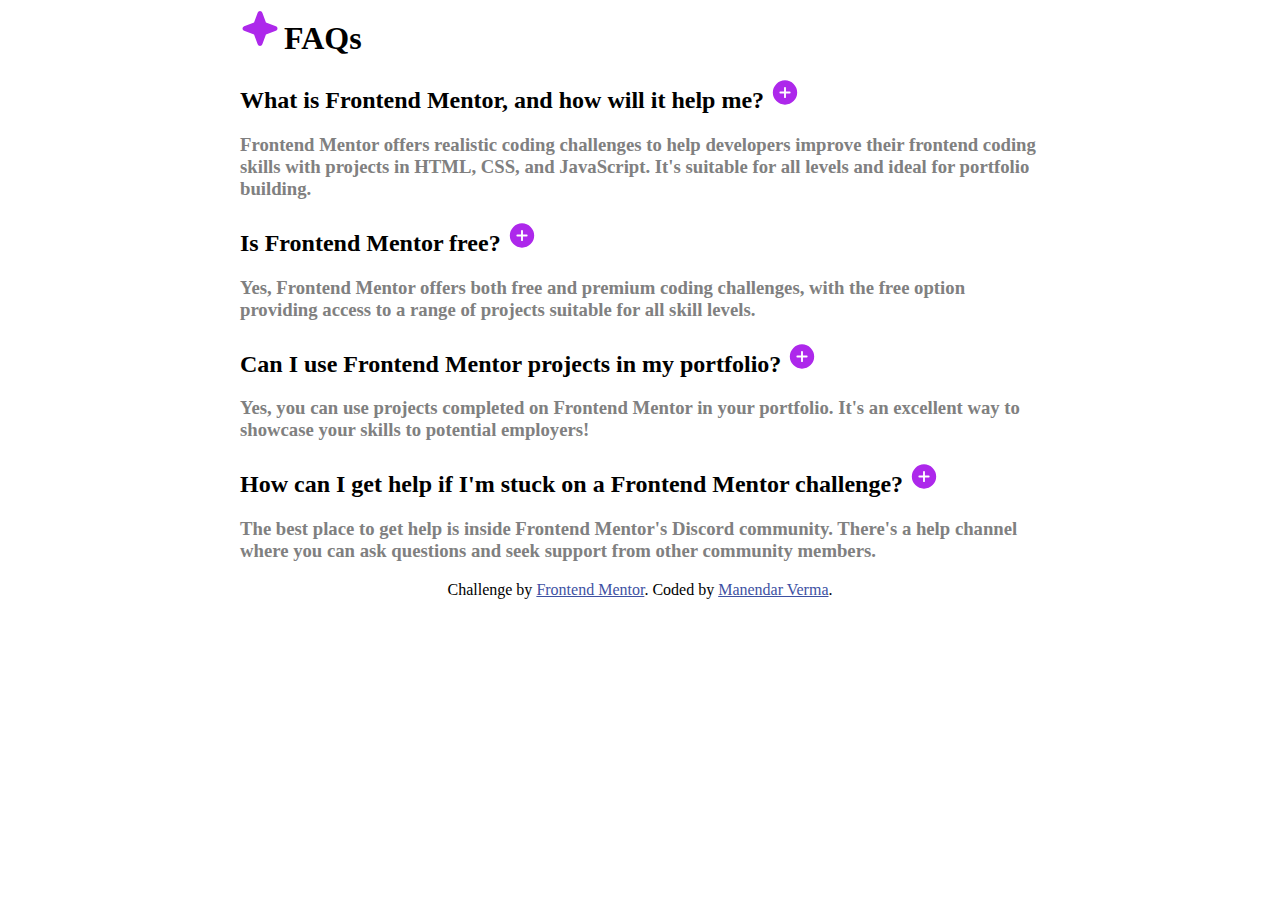
==== index.html @ 154b53ae "updating styles and html" ====
<!doctype html>
<html lang="en">
	<head>
		<meta charset="UTF-8" />
		<meta
			name="viewport"
			content="width=device-width, initial-scale=1.0" />
		<!-- displays site properly based on user's device -->

		<link
			rel="icon"
			type="image/png"
			sizes="32x32"
			href="./assets/images/favicon-32x32.png" />

		<link
			rel="stylesheet"
			href="./styles/style.css" />

		<!-- <script src="./JavaScript/script.js"></script> -->

		<title>Frontend Mentor | FAQ accordion</title>
	</head>
	<body>
		<div class="wrapper">
			<img
				src="./assets/images/icon-star.svg"
				alt="icon Star" />
			<span class="heroTitle">FAQs</span>
			<h2 class="mainText">
				What is Frontend Mentor, and how will it help me?
				<span class="pointerHero">
					<img
						src="./assets/images/icon-plus.svg"
						alt="" />
				</span>
			</h2>

			<h3 class="subText">
				Frontend Mentor offers realistic coding challenges to help developers
				improve their frontend coding skills with projects in HTML, CSS, and
				JavaScript. It's suitable for all levels and ideal for portfolio
				building.
			</h3>
			<h2>
				Is Frontend Mentor free?
				<span class="pointerHero">
					<img
						src="./assets/images/icon-plus.svg"
						alt="" />
				</span>
			</h2>
			<h3 class="subText">
				Yes, Frontend Mentor offers both free and premium coding challenges,
				with the free option providing access to a range of projects suitable
				for all skill levels.
			</h3>
			<h2>
				Can I use Frontend Mentor projects in my portfolio?
				<span class="pointerHero">
					<img
						src="./assets/images/icon-plus.svg"
						alt="" />
				</span>
			</h2>
			<h3 class="subText">
				Yes, you can use projects completed on Frontend Mentor in your
				portfolio. It's an excellent way to showcase your skills to potential
				employers!
			</h3>
			<h2>
				How can I get help if I'm stuck on a Frontend Mentor challenge?
				<span class="pointerHero">
					<img
						src="./assets/images/icon-plus.svg"
						alt="" />
				</span>
			</h2>
			<h3 class="subText">
				The best place to get help is inside Frontend Mentor's Discord
				community. There's a help channel where you can ask questions and seek
				support from other community members.
			</h3>
		</div>

		<div class="attribution">
			Challenge by
			<a
				href="https://www.frontendmentor.io?ref=challenge"
				target="_blank"
				>Frontend Mentor</a
			>. Coded by <a href="#">Manendar Verma</a>.
		</div>
	</body>
</html>
---- styles/style.css ----
body {
	.attribution {
		font-size: 16px;
		text-align: center;
	}
	.attribution a {
		color: hsl(228, 45%, 44%);
	}
}

.heroTitle {
	font-size: 2rem;
	font-weight: 700;
}

.pointerHero {
	cursor: pointer;
}

.wrapper {
	margin: 0 auto;
	width: 50em;
}

.subText {
	color: gray;
}
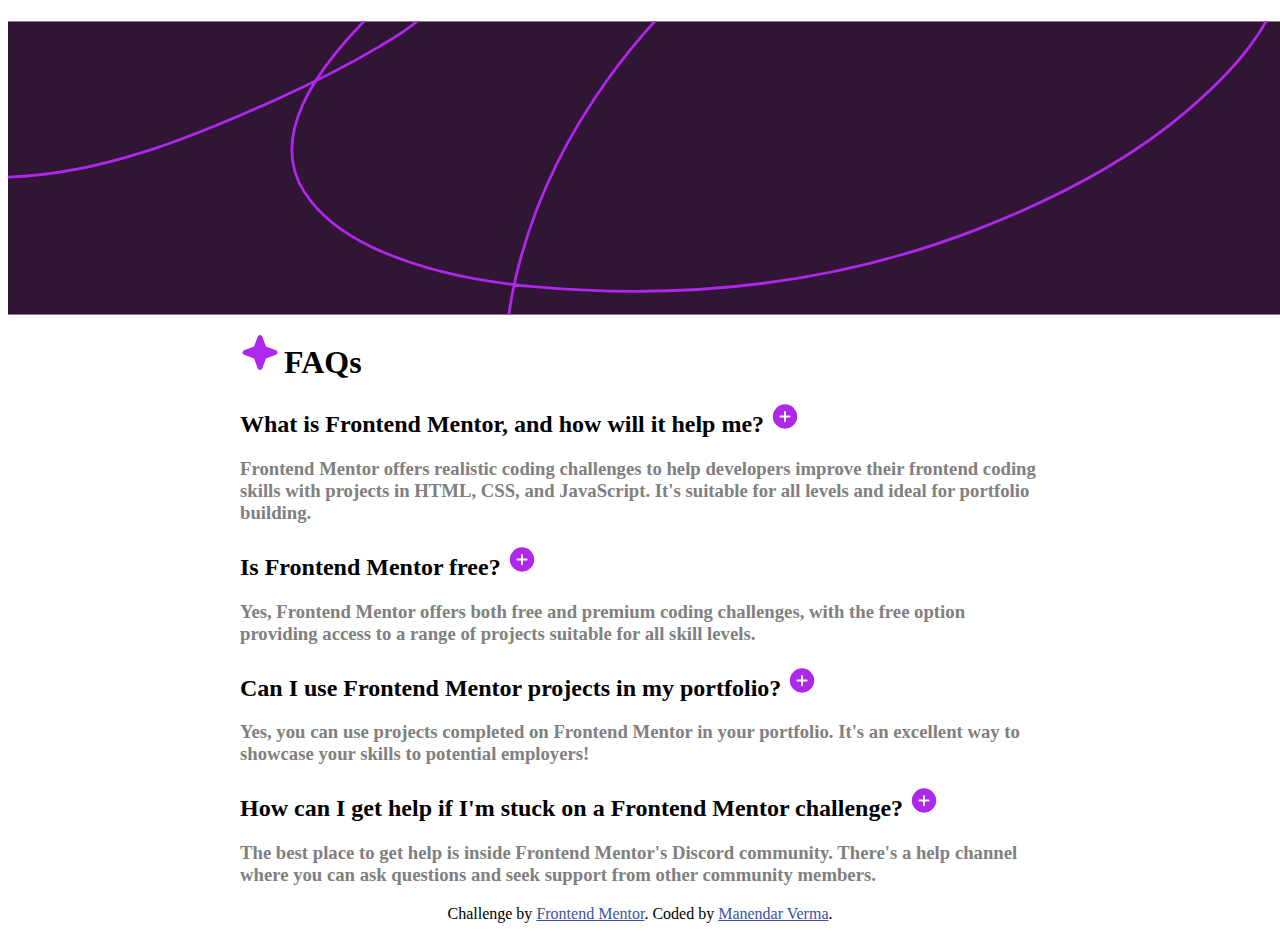
==== commit fb235793: "updating css file" ====
--- a/index.html
+++ b/index.html
@@ -22,6 +22,11 @@
 		<title>Frontend Mentor | FAQ accordion</title>
 	</head>
 	<body>
+		<div>
+			<img
+				src="./assets/images/background-pattern-desktop.svg"
+				alt="" />
+		</div>
 		<div class="wrapper">
 			<img
 				src="./assets/images/icon-star.svg"
--- a/styles/style.css
+++ b/styles/style.css
@@ -20,6 +20,8 @@
 .wrapper {
 	margin: 0 auto;
 	width: 50em;
+	border-radius: 2em;
+	z-index: -1;
 }
 
 .subText {
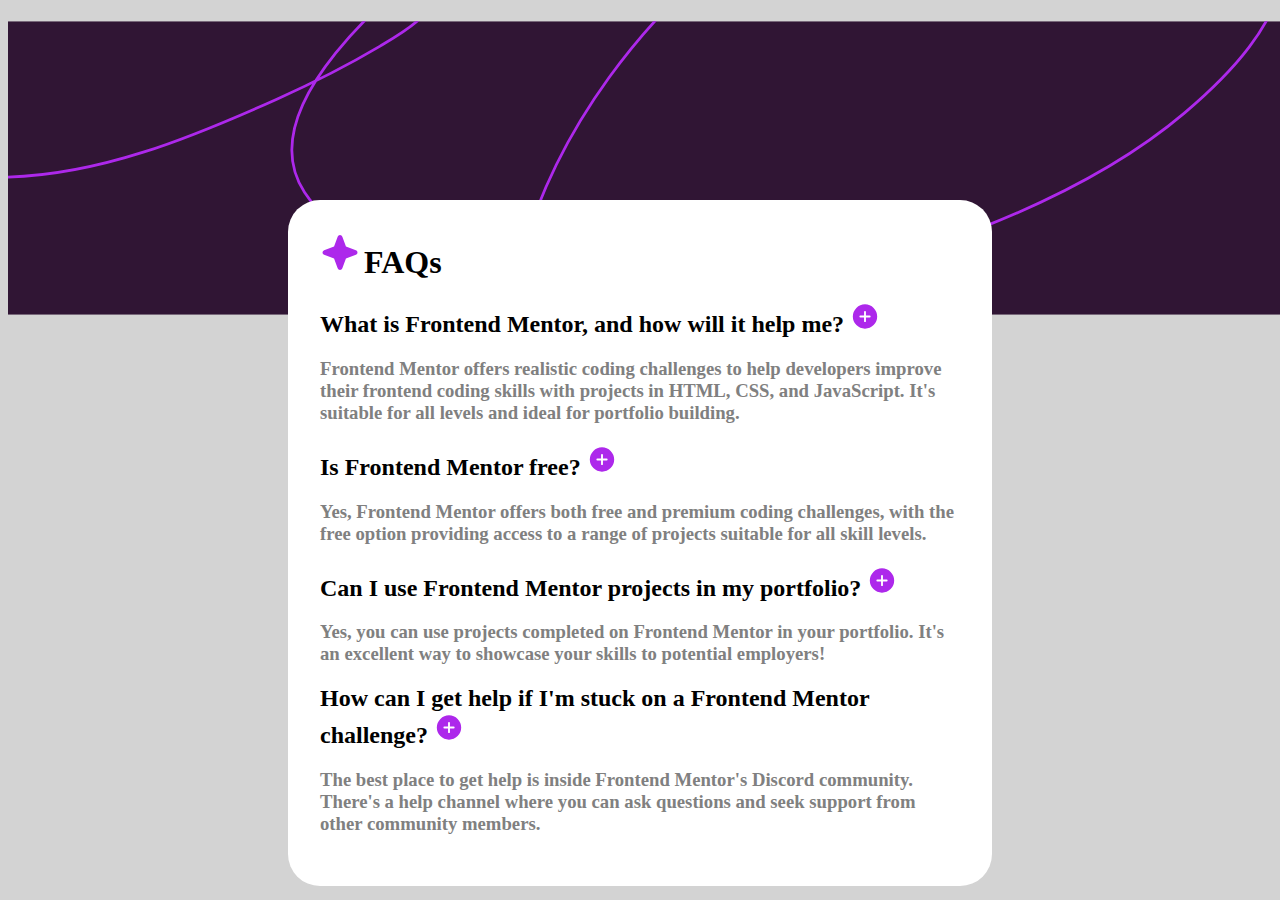
==== commit 1b2c3550: "updating styles and index files" ====
--- a/index.html
+++ b/index.html
@@ -22,70 +22,72 @@
 		<title>Frontend Mentor | FAQ accordion</title>
 	</head>
 	<body>
-		<div>
-			<img
-				src="./assets/images/background-pattern-desktop.svg"
-				alt="" />
-		</div>
-		<div class="wrapper">
-			<img
-				src="./assets/images/icon-star.svg"
-				alt="icon Star" />
-			<span class="heroTitle">FAQs</span>
-			<h2 class="mainText">
-				What is Frontend Mentor, and how will it help me?
-				<span class="pointerHero">
-					<img
-						src="./assets/images/icon-plus.svg"
-						alt="" />
-				</span>
-			</h2>
+		<div class="heroWrapper">
+			<div class="tipTop">
+				<img
+					src="./assets/images/background-pattern-desktop.svg"
+					alt="" />
+			</div>
+			<div class="wrapper">
+				<img
+					src="./assets/images/icon-star.svg"
+					alt="icon Star" />
+				<span class="heroTitle">FAQs</span>
+				<h2 class="mainText">
+					What is Frontend Mentor, and how will it help me?
+					<span class="pointerHero">
+						<img
+							src="./assets/images/icon-plus.svg"
+							alt="" />
+					</span>
+				</h2>
 
-			<h3 class="subText">
-				Frontend Mentor offers realistic coding challenges to help developers
-				improve their frontend coding skills with projects in HTML, CSS, and
-				JavaScript. It's suitable for all levels and ideal for portfolio
-				building.
-			</h3>
-			<h2>
-				Is Frontend Mentor free?
-				<span class="pointerHero">
-					<img
-						src="./assets/images/icon-plus.svg"
-						alt="" />
-				</span>
-			</h2>
-			<h3 class="subText">
-				Yes, Frontend Mentor offers both free and premium coding challenges,
-				with the free option providing access to a range of projects suitable
-				for all skill levels.
-			</h3>
-			<h2>
-				Can I use Frontend Mentor projects in my portfolio?
-				<span class="pointerHero">
-					<img
-						src="./assets/images/icon-plus.svg"
-						alt="" />
-				</span>
-			</h2>
-			<h3 class="subText">
-				Yes, you can use projects completed on Frontend Mentor in your
-				portfolio. It's an excellent way to showcase your skills to potential
-				employers!
-			</h3>
-			<h2>
-				How can I get help if I'm stuck on a Frontend Mentor challenge?
-				<span class="pointerHero">
-					<img
-						src="./assets/images/icon-plus.svg"
-						alt="" />
-				</span>
-			</h2>
-			<h3 class="subText">
-				The best place to get help is inside Frontend Mentor's Discord
-				community. There's a help channel where you can ask questions and seek
-				support from other community members.
-			</h3>
+				<h3 class="subText">
+					Frontend Mentor offers realistic coding challenges to help developers
+					improve their frontend coding skills with projects in HTML, CSS, and
+					JavaScript. It's suitable for all levels and ideal for portfolio
+					building.
+				</h3>
+				<h2>
+					Is Frontend Mentor free?
+					<span class="pointerHero">
+						<img
+							src="./assets/images/icon-plus.svg"
+							alt="" />
+					</span>
+				</h2>
+				<h3 class="subText">
+					Yes, Frontend Mentor offers both free and premium coding challenges,
+					with the free option providing access to a range of projects suitable
+					for all skill levels.
+				</h3>
+				<h2>
+					Can I use Frontend Mentor projects in my portfolio?
+					<span class="pointerHero">
+						<img
+							src="./assets/images/icon-plus.svg"
+							alt="" />
+					</span>
+				</h2>
+				<h3 class="subText">
+					Yes, you can use projects completed on Frontend Mentor in your
+					portfolio. It's an excellent way to showcase your skills to potential
+					employers!
+				</h3>
+				<h2>
+					How can I get help if I'm stuck on a Frontend Mentor challenge?
+					<span class="pointerHero">
+						<img
+							src="./assets/images/icon-plus.svg"
+							alt="" />
+					</span>
+				</h2>
+				<h3 class="subText">
+					The best place to get help is inside Frontend Mentor's Discord
+					community. There's a help channel where you can ask questions and seek
+					support from other community members.
+				</h3>
+			</div>
 		</div>
 
 		<div class="attribution">
--- a/styles/style.css
+++ b/styles/style.css
@@ -1,11 +1,13 @@
 body {
-	.attribution {
-		font-size: 16px;
-		text-align: center;
-	}
-	.attribution a {
-		color: hsl(228, 45%, 44%);
-	}
+	background-color: #d3d3d3;
+}
+
+.attribution {
+	font-size: 16px;
+	text-align: center;
+}
+.attribution a {
+	color: hsl(228, 45%, 44%);
 }
 
 .heroTitle {
@@ -17,11 +19,27 @@
 	cursor: pointer;
 }
 
+.tipTop img {
+	background-image: top;
+}
+/* .mainText {
+	font-size: 1.1em;
+} */
+
 .wrapper {
-	margin: 0 auto;
-	width: 50em;
+	margin-top: 12em;
+	width: 40em;
+	font-size: 1em;
+	align-self: center;
+	position: absolute;
+	padding: 2em;
+	background-color: #ffffff;
 	border-radius: 2em;
-	z-index: -1;
+}
+
+.heroWrapper {
+	display: flex;
+	flex-direction: column;
 }
 
 .subText {
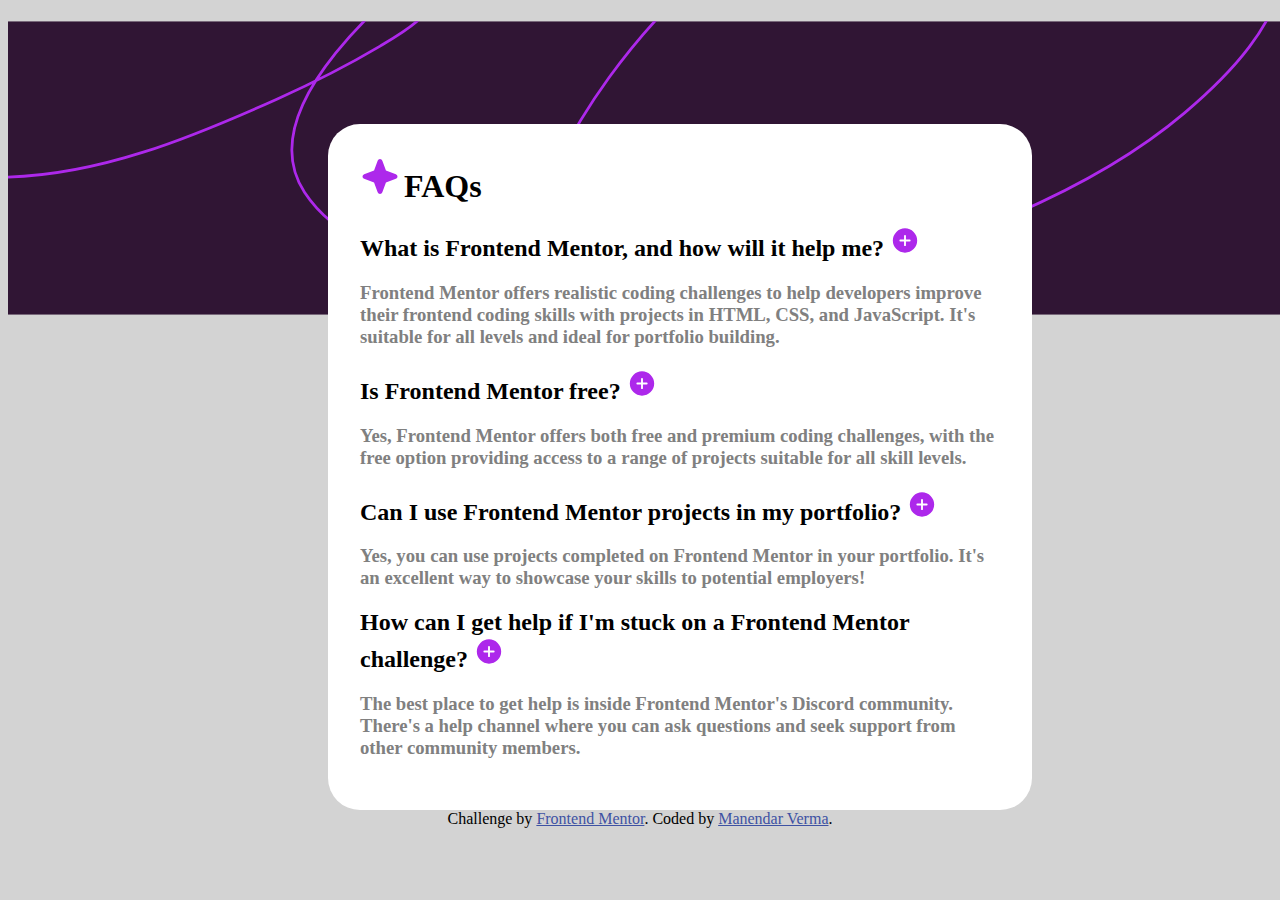
==== commit f6b4ded7: "adding test code, to help with writing js code test.html" ====
--- a/index.html
+++ b/index.html
@@ -17,7 +17,6 @@
 			rel="stylesheet"
 			href="./styles/style.css" />
 
-		<!-- <script src="./JavaScript/script.js"></script> -->
 
 		<title>Frontend Mentor | FAQ accordion</title>
 	</head>
@@ -33,6 +32,7 @@
 					src="./assets/images/icon-star.svg"
 					alt="icon Star" />
 				<span class="heroTitle">FAQs</span>
+				<div>
 				<h2 class="mainText">
 					What is Frontend Mentor, and how will it help me?
 					<span class="pointerHero">
@@ -98,5 +98,7 @@
 				>Frontend Mentor</a
 			>. Coded by <a href="#">Manendar Verma</a>.
 		</div>
+				<script src="./JavaScript/script.js"></script>
+
 	</body>
 </html>
--- a/styles/style.css
+++ b/styles/style.css
@@ -1,4 +1,6 @@
 body {
+	/* top | right | bottom | left */
+	/* margin: 0 auto; */
 	background-color: #d3d3d3;
 }
 
@@ -6,6 +8,7 @@
 	font-size: 16px;
 	text-align: center;
 }
+
 .attribution a {
 	color: hsl(228, 45%, 44%);
 }
@@ -19,19 +22,12 @@
 	cursor: pointer;
 }
 
-.tipTop img {
-	background-image: top;
-}
-/* .mainText {
-	font-size: 1.1em;
-} */
-
 .wrapper {
-	margin-top: 12em;
+	margin-top: -13em;
 	width: 40em;
 	font-size: 1em;
-	align-self: center;
-	position: absolute;
+	margin-left: 20em;
+	position: relative;
 	padding: 2em;
 	background-color: #ffffff;
 	border-radius: 2em;
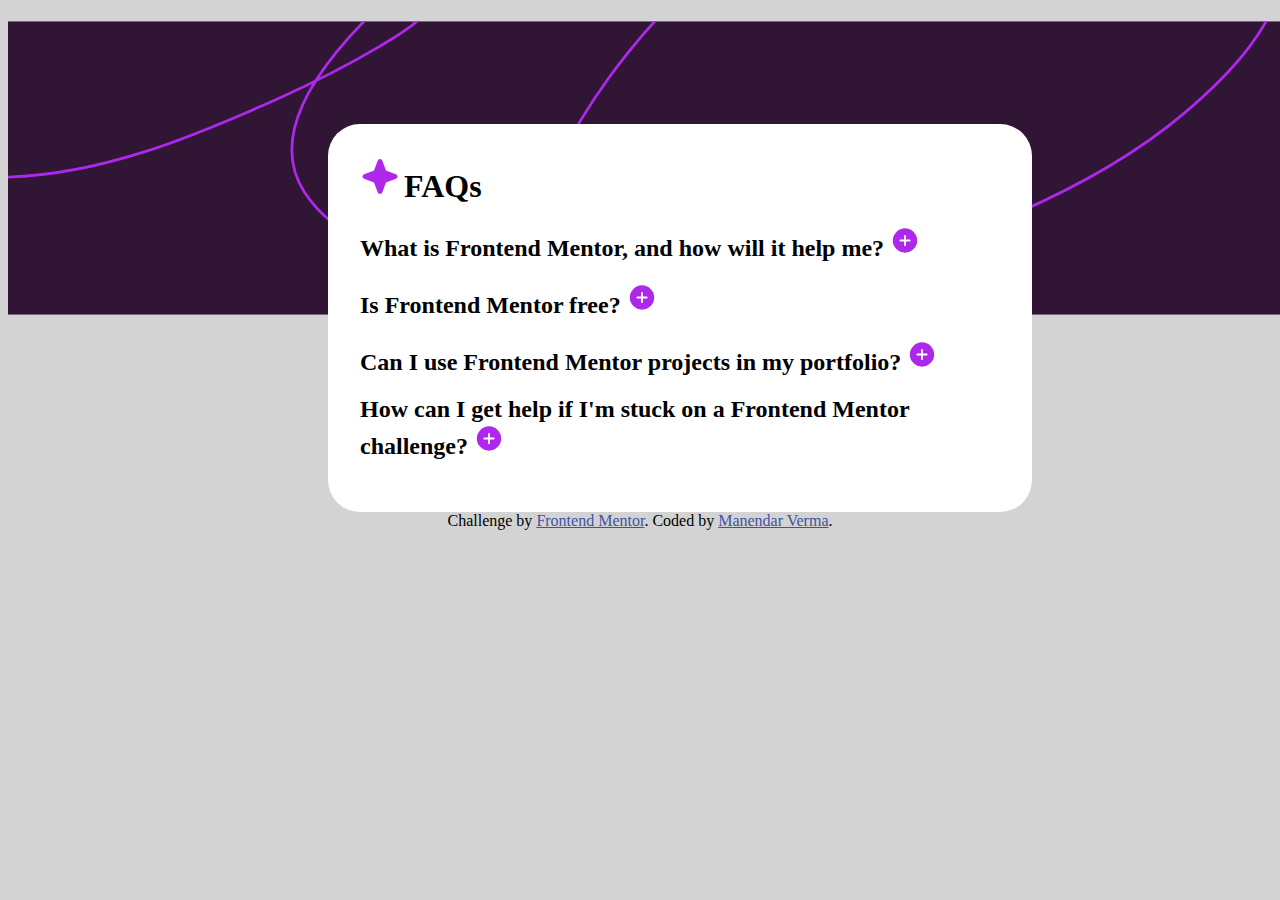
==== commit fd0f4b4e: "pushing faq code up" ====
--- a/index.html
+++ b/index.html
@@ -17,7 +17,6 @@
 			rel="stylesheet"
 			href="./styles/style.css" />
 
-
 		<title>Frontend Mentor | FAQ accordion</title>
 	</head>
 	<body>
@@ -32,23 +31,26 @@
 					src="./assets/images/icon-star.svg"
 					alt="icon Star" />
 				<span class="heroTitle">FAQs</span>
-				<div>
-				<h2 class="mainText">
-					What is Frontend Mentor, and how will it help me?
-					<span class="pointerHero">
-						<img
-							src="./assets/images/icon-plus.svg"
-							alt="" />
-					</span>
-				</h2>
+				<div class="question">
+					<div class="accordionItem">
+						<h2 class="question">
+							What is Frontend Mentor, and how will it help me?
+							<span class="pointerHero">
+								<img
+									src="./assets/images/icon-plus.svg"
+									alt="" />
+							</span>
+						</h2>
+					</div>
 
-				<h3 class="subText">
-					Frontend Mentor offers realistic coding challenges to help developers
-					improve their frontend coding skills with projects in HTML, CSS, and
-					JavaScript. It's suitable for all levels and ideal for portfolio
-					building.
-				</h3>
-				<h2>
+					<h3 class="answer hidden">
+						Frontend Mentor offers realistic coding challenges to help
+						developers improve their frontend coding skills with projects in
+						HTML, CSS, and JavaScript. It's suitable for all levels and ideal
+						for portfolio building.
+					</h3>
+				</div>
+				<h2 class="question">
 					Is Frontend Mentor free?
 					<span class="pointerHero">
 						<img
@@ -56,12 +58,12 @@
 							alt="" />
 					</span>
 				</h2>
-				<h3 class="subText">
+				<h3 class="answer hidden">
 					Yes, Frontend Mentor offers both free and premium coding challenges,
 					with the free option providing access to a range of projects suitable
 					for all skill levels.
 				</h3>
-				<h2>
+				<h2 class="question">
 					Can I use Frontend Mentor projects in my portfolio?
 					<span class="pointerHero">
 						<img
@@ -69,12 +71,12 @@
 							alt="" />
 					</span>
 				</h2>
-				<h3 class="subText">
+				<h3 class="answer hidden">
 					Yes, you can use projects completed on Frontend Mentor in your
 					portfolio. It's an excellent way to showcase your skills to potential
 					employers!
 				</h3>
-				<h2>
+				<h2 class="question">
 					How can I get help if I'm stuck on a Frontend Mentor challenge?
 					<span class="pointerHero">
 						<img
@@ -82,7 +84,7 @@
 							alt="" />
 					</span>
 				</h2>
-				<h3 class="subText">
+				<h3 class="answer hidden">
 					The best place to get help is inside Frontend Mentor's Discord
 					community. There's a help channel where you can ask questions and seek
 					support from other community members.
@@ -98,7 +100,6 @@
 				>Frontend Mentor</a
 			>. Coded by <a href="#">Manendar Verma</a>.
 		</div>
-				<script src="./JavaScript/script.js"></script>
-
+		<script src="./JavaScript/script.js"></script>
 	</body>
 </html>
--- a/styles/style.css
+++ b/styles/style.css
@@ -2,6 +2,10 @@
 	/* top | right | bottom | left */
 	/* margin: 0 auto; */
 	background-color: #d3d3d3;
+}
+
+.hidden {
+	display: none;
 }
 
 .attribution {
@@ -38,6 +42,6 @@
 	flex-direction: column;
 }
 
-.subText {
+.answer {
 	color: gray;
 }
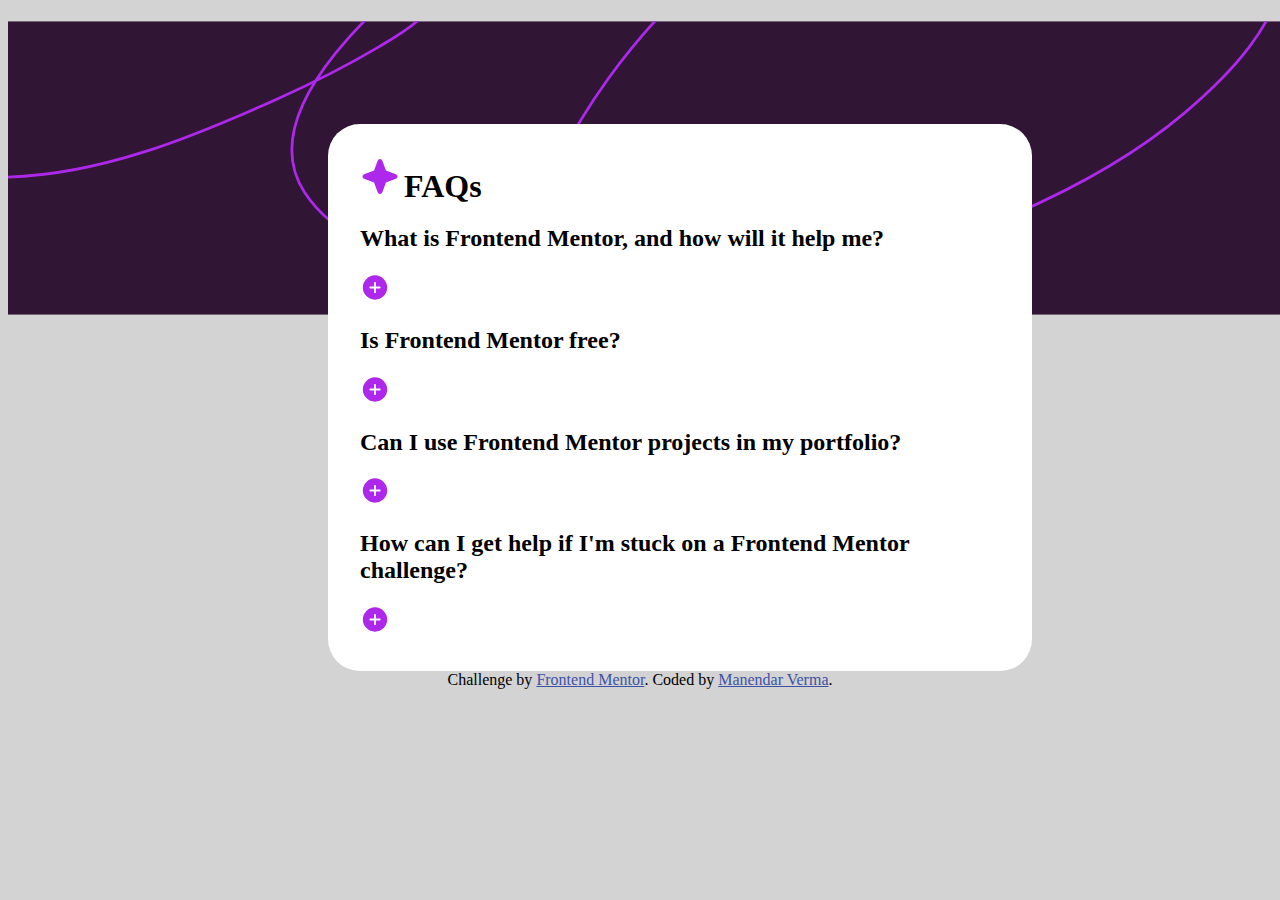
==== commit 5d94d0ac: "fixed faq accordion" ====
--- a/index.html
+++ b/index.html
@@ -32,58 +32,64 @@
 					alt="icon Star" />
 				<span class="heroTitle">FAQs</span>
 				<div class="question">
-					<div class="accordionItem">
-						<h2 class="question">
+					<div class="pointerHero">
+						<h2 class="pointerHero">
 							What is Frontend Mentor, and how will it help me?
-							<span class="pointerHero">
-								<img
-									src="./assets/images/icon-plus.svg"
-									alt="" />
-							</span>
 						</h2>
+						<img
+							src="./assets/images/icon-plus.svg"
+							alt="" />
 					</div>
+				</div>
 
-					<h3 class="answer hidden">
+				<div class="answer hidden">
+					<h3>
 						Frontend Mentor offers realistic coding challenges to help
 						developers improve their frontend coding skills with projects in
 						HTML, CSS, and JavaScript. It's suitable for all levels and ideal
 						for portfolio building.
 					</h3>
 				</div>
-				<h2 class="question">
-					Is Frontend Mentor free?
-					<span class="pointerHero">
+
+				<div class="question">
+					<div class="pointerHero">
+						<h2>Is Frontend Mentor free?</h2>
 						<img
 							src="./assets/images/icon-plus.svg"
 							alt="" />
-					</span>
-				</h2>
+					</div>
+				</div>
 				<h3 class="answer hidden">
 					Yes, Frontend Mentor offers both free and premium coding challenges,
 					with the free option providing access to a range of projects suitable
 					for all skill levels.
 				</h3>
-				<h2 class="question">
-					Can I use Frontend Mentor projects in my portfolio?
-					<span class="pointerHero">
+
+				<div class="question">
+					<div class="pointerHero">
+						<h2>Can I use Frontend Mentor projects in my portfolio?</h2>
 						<img
 							src="./assets/images/icon-plus.svg"
 							alt="" />
-					</span>
-				</h2>
+					</div>
+				</div>
 				<h3 class="answer hidden">
 					Yes, you can use projects completed on Frontend Mentor in your
 					portfolio. It's an excellent way to showcase your skills to potential
 					employers!
 				</h3>
-				<h2 class="question">
-					How can I get help if I'm stuck on a Frontend Mentor challenge?
-					<span class="pointerHero">
+
+				<div class="question">
+					<div class="pointerHero">
+						<h2>
+							How can I get help if I'm stuck on a Frontend Mentor challenge?
+						</h2>
 						<img
 							src="./assets/images/icon-plus.svg"
 							alt="" />
-					</span>
-				</h2>
+					</div>
+				</div>
+
 				<h3 class="answer hidden">
 					The best place to get help is inside Frontend Mentor's Discord
 					community. There's a help channel where you can ask questions and seek
--- a/styles/style.css
+++ b/styles/style.css
@@ -2,6 +2,18 @@
 	/* top | right | bottom | left */
 	/* margin: 0 auto; */
 	background-color: #d3d3d3;
+}
+
+.answer {
+	/* max-height: 0;
+	overflow: hidden;
+	transition: max-height 0.3s ease-in-out; */
+	display: block;
+	color: gray;
+}
+
+.answer.hidden {
+	max-height: 500px; /* Adjust based on content size */
 }
 
 .hidden {
@@ -41,7 +53,3 @@
 	display: flex;
 	flex-direction: column;
 }
-
-.answer {
-	color: gray;
-}
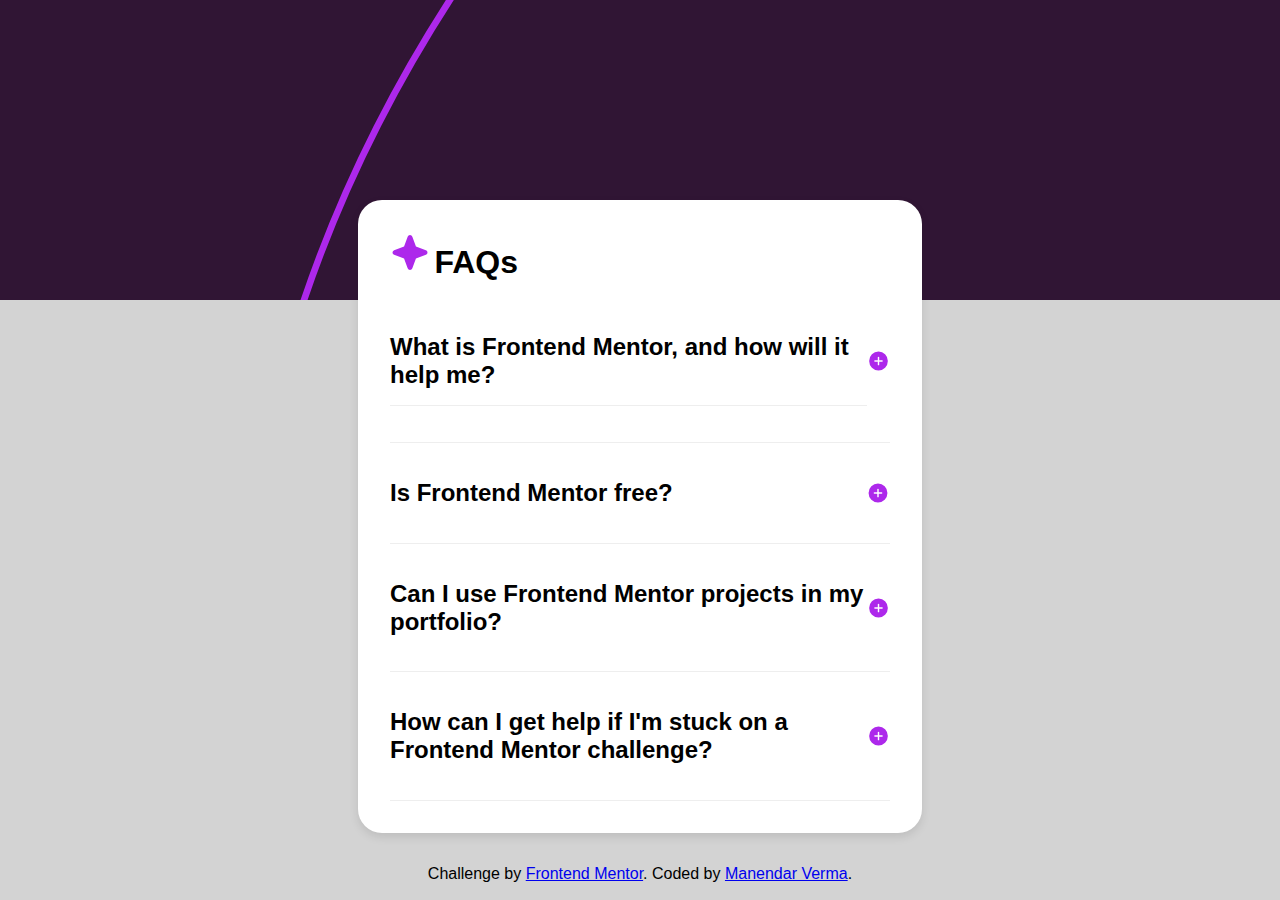
==== commit d5e702dc: "fixed FAQ Project" ====
--- a/index.html
+++ b/index.html
@@ -21,11 +21,7 @@
 	</head>
 	<body>
 		<div class="heroWrapper">
-			<div class="tipTop">
-				<img
-					src="./assets/images/background-pattern-desktop.svg"
-					alt="" />
-			</div>
+			<div class="tipTop"></div>
 			<div class="wrapper">
 				<img
 					src="./assets/images/icon-star.svg"
@@ -40,17 +36,16 @@
 							src="./assets/images/icon-plus.svg"
 							alt="" />
 					</div>
+
+					<div class="answer hidden">
+						<h3>
+							Frontend Mentor offers realistic coding challenges to help
+							developers improve their frontend coding skills with projects in
+							HTML, CSS, and JavaScript. It's suitable for all levels and ideal
+							for portfolio building.
+						</h3>
+					</div>
 				</div>
-
-				<div class="answer hidden">
-					<h3>
-						Frontend Mentor offers realistic coding challenges to help
-						developers improve their frontend coding skills with projects in
-						HTML, CSS, and JavaScript. It's suitable for all levels and ideal
-						for portfolio building.
-					</h3>
-				</div>
-
 				<div class="question">
 					<div class="pointerHero">
 						<h2>Is Frontend Mentor free?</h2>
@@ -58,12 +53,14 @@
 							src="./assets/images/icon-plus.svg"
 							alt="" />
 					</div>
+					<div class="answer hidden">
+						<h3>
+							Yes, Frontend Mentor offers both free and premium coding
+							challenges, with the free option providing access to a range of
+							projects suitable for all skill levels.
+						</h3>
+					</div>
 				</div>
-				<h3 class="answer hidden">
-					Yes, Frontend Mentor offers both free and premium coding challenges,
-					with the free option providing access to a range of projects suitable
-					for all skill levels.
-				</h3>
 
 				<div class="question">
 					<div class="pointerHero">
@@ -72,12 +69,14 @@
 							src="./assets/images/icon-plus.svg"
 							alt="" />
 					</div>
+					<div class="answer hidden">
+						<h3>
+							Yes, you can use projects completed on Frontend Mentor in your
+							portfolio. It's an excellent way to showcase your skills to
+							potential employers!
+						</h3>
+					</div>
 				</div>
-				<h3 class="answer hidden">
-					Yes, you can use projects completed on Frontend Mentor in your
-					portfolio. It's an excellent way to showcase your skills to potential
-					employers!
-				</h3>
 
 				<div class="question">
 					<div class="pointerHero">
@@ -88,13 +87,14 @@
 							src="./assets/images/icon-plus.svg"
 							alt="" />
 					</div>
+					<div class="answer hidden">
+						<h3>
+							The best place to get help is inside Frontend Mentor's Discord
+							community. There's a help channel where you can ask questions and
+							seek support from other community members.
+						</h3>
+					</div>
 				</div>
-
-				<h3 class="answer hidden">
-					The best place to get help is inside Frontend Mentor's Discord
-					community. There's a help channel where you can ask questions and seek
-					support from other community members.
-				</h3>
 			</div>
 		</div>
 
--- a/styles/style.css
+++ b/styles/style.css
@@ -1,55 +1,107 @@
+/* Reset and Body Styles */
 body {
-	/* top | right | bottom | left */
-	/* margin: 0 auto; */
+	margin: 0;
+	padding: 0;
+	height: 100vh;
+	display: flex;
+	flex-direction: column;
+	align-items: center;
 	background-color: #d3d3d3;
+	font-family: 'Work Sans', sans-serif;
 }
 
-.answer {
-	/* max-height: 0;
-	overflow: hidden;
-	transition: max-height 0.3s ease-in-out; */
-	display: block;
-	color: gray;
+/* Banner Section */
+.tipTop {
+	margin: 0;
+	padding: 0;
+	width: 200rem;
+	height: 300px;
+	background: url('/assets/images/background-pattern-desktop.svg') no-repeat
+		center center;
+	background-size: cover;
+	display: flex;
+	justify-content: center;
+	align-items: center;
 }
 
-.answer.hidden {
-	max-height: 500px; /* Adjust based on content size */
+/* FAQ Wrapper */
+.wrapper {
+	width: 90%;
+	max-width: 500px;
+	background-color: #ffffff;
+	border-radius: 1.5rem;
+	box-shadow: 0 4px 10px rgba(0, 0, 0, 0.1);
+	padding: 2rem;
+	position: relative;
+	margin: -100px auto 2rem auto; /* Keeps space from banner */
 }
 
-.hidden {
-	display: none;
-}
-
-.attribution {
-	font-size: 16px;
-	text-align: center;
-}
-
-.attribution a {
-	color: hsl(228, 45%, 44%);
-}
-
+/* Title */
 .heroTitle {
 	font-size: 2rem;
 	font-weight: 700;
+	margin-bottom: 1rem;
 }
 
+/* Question Section */
 .pointerHero {
 	cursor: pointer;
+	display: flex;
+	justify-content: space-between;
+	align-items: center;
+	padding: 1rem 0;
+	border-bottom: 1px solid #eee;
+	transition: color 0.3s ease-in-out;
 }
 
-.wrapper {
-	margin-top: -13em;
-	width: 40em;
-	font-size: 1em;
-	margin-left: 20em;
-	position: relative;
-	padding: 2em;
-	background-color: #ffffff;
-	border-radius: 2em;
+.pointerHero:hover {
+	color: hsl(292, 42%, 48%);
 }
 
-.heroWrapper {
-	display: flex;
-	flex-direction: column;
+/* Answer Section */
+.answer {
+	max-height: 0;
+	overflow: hidden;
+	transition: max-height 0.3s ease-in-out;
+	color: gray;
+	font-size: 0.95rem;
+	padding: 0 1rem;
+	line-height: 1.5;
 }
+
+/* Hidden Answer */
+.answer.hidden {
+	max-height: 0;
+	padding: 0;
+}
+
+/* Plus/Minus Icons */
+.pointerHero img {
+	width: 1.5rem;
+	height: 1.5rem;
+	transition: transform 0.3s ease-in-out;
+}
+
+/* Responsive Design */
+@media (max-width: 768px) {
+	.tipTop {
+		height: 20rem; /* Smaller banner on mobile */
+		width: auto;
+	}
+
+	.wrapper {
+		width: 95%;
+		max-width: 90%;
+		margin: -80px auto 2rem auto;
+		padding: 1.2rem;
+	}
+
+	.heroTitle {
+		font-size: 1.5rem;
+	}
+
+	.pointerHero img {
+		width: 1.2rem;
+		height: 1.2rem;
+	}
+}
